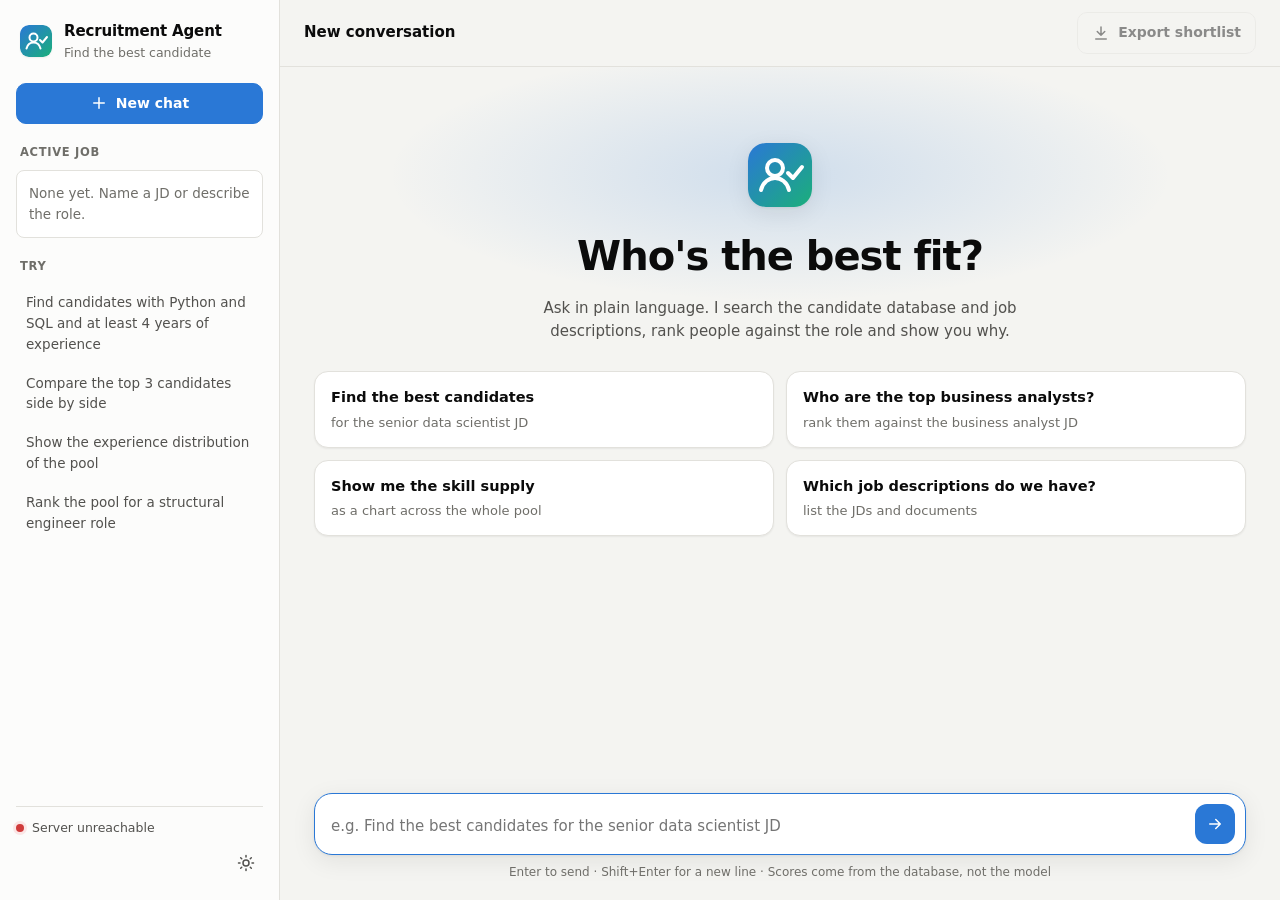
==== static/index.html @ 7981f601 "First working version: chat frontend, harmony-aware agent, tools and scoring - OpenAI-compatible LLM" ====
<!doctype html>
<html lang="en">
<head>
  <meta charset="utf-8">
  <meta name="viewport" content="width=device-width, initial-scale=1">
  <title>Recruitment Agent</title>
  <link rel="icon" href="/static/img/logo.svg" type="image/svg+xml">
  <link rel="stylesheet" href="/static/css/app.css">
  <script src="/static/js/theme-init.js"></script>
</head>
<body>
  <div class="app" id="app">
    <aside class="sidebar" id="sidebar" aria-label="Sidebar">
      <div class="brand">
        <img src="/static/img/logo.svg" alt="" class="brand-logo" width="32" height="32">
        <div>
          <div class="brand-name">Recruitment Agent</div>
          <div class="brand-sub" id="brand-sub">Find the best candidate</div>
        </div>
      </div>

      <button class="btn btn-primary btn-block" id="new-chat" type="button">
        <svg viewBox="0 0 24 24" class="icon" aria-hidden="true"><path d="M12 5v14M5 12h14"/></svg>
        New chat
      </button>

      <section class="side-section">
        <h2 class="side-title">Active job</h2>
        <div class="active-job" id="active-job">
          <span class="muted">None yet. Name a JD or describe the role.</span>
        </div>
      </section>

      <section class="side-section">
        <h2 class="side-title">Try</h2>
        <ul class="prompt-list" id="prompt-list"></ul>
      </section>

      <div class="side-footer">
        <div class="status" id="status" role="status" aria-live="polite">
          <span class="dot dot-unknown" id="status-dot"></span>
          <span id="status-text">Checking connection…</span>
        </div>
        <div class="side-meta">
          <span id="version"></span>
          <button class="icon-btn" id="theme-toggle" type="button" aria-label="Toggle dark mode" title="Toggle theme">
            <svg viewBox="0 0 24 24" class="icon icon-sun" aria-hidden="true"><circle cx="12" cy="12" r="4"/><path d="M12 2v2M12 20v2M4.9 4.9l1.4 1.4M17.7 17.7l1.4 1.4M2 12h2M20 12h2M4.9 19.1l1.4-1.4M17.7 6.3l1.4-1.4"/></svg>
            <svg viewBox="0 0 24 24" class="icon icon-moon" aria-hidden="true"><path d="M21 12.8A9 9 0 1 1 11.2 3a7 7 0 0 0 9.8 9.8z"/></svg>
          </button>
        </div>
      </div>
    </aside>

    <main class="main">
      <header class="topbar">
        <button class="icon-btn only-mobile" id="menu-btn" type="button" aria-label="Open menu">
          <svg viewBox="0 0 24 24" class="icon" aria-hidden="true"><path d="M4 7h16M4 12h16M4 17h16"/></svg>
        </button>
        <div class="topbar-title" id="topbar-title">New conversation</div>
        <div class="topbar-actions">
          <span class="env-badge" id="env-badge" hidden></span>
          <a class="btn btn-ghost" id="export-btn" href="#" aria-disabled="true" download>
            <svg viewBox="0 0 24 24" class="icon" aria-hidden="true"><path d="M12 4v11M7 10l5 5 5-5M5 20h14"/></svg>
            Export shortlist
          </a>
        </div>
      </header>

      <div class="scroller" id="scroller">
        <div class="thread" id="thread">
          <section class="hero" id="hero">
            <div class="hero-mark" aria-hidden="true"></div>
            <h1>Who's the best fit?</h1>
            <p class="hero-sub">Ask in plain language. I search the candidate database and job descriptions,
              rank people against the role and show you why.</p>
            <div class="suggestions" id="suggestions"></div>
          </section>
        </div>
      </div>

      <form class="composer" id="composer" autocomplete="off">
        <div class="composer-box">
          <label for="input" class="sr-only">Message</label>
          <textarea id="input" rows="1" placeholder="e.g. Find the best candidates for the senior data scientist JD"
                    maxlength="20000"></textarea>
          <button class="send-btn" id="send" type="submit" aria-label="Send">
            <svg viewBox="0 0 24 24" class="icon" aria-hidden="true"><path d="M5 12h14M13 6l6 6-6 6"/></svg>
          </button>
        </div>
        <div class="composer-hint">Enter to send · Shift+Enter for a new line · Scores come from the database, not the model</div>
      </form>
    </main>
  </div>

  <script src="/static/vendor/chart.js-4.4.7/chart.umd.js"></script>
  <script type="module" src="/static/js/app.js"></script>
</body>
</html>
---- static/css/app.css ----
/* Recruitment Agent: self-contained styles (no web fonts, no CDN). Colors are role tokens; dark mode is
   its own selected set (dataviz reference palette), applied for the OS setting and the manual toggle. */

:root {
  color-scheme: light;
  --bg: #f4f4f1;
  --surface-1: #fcfcfb;
  --surface-2: #ffffff;
  --surface-3: #efeeea;
  --border: #e2e1dc;
  --border-strong: #cfcdc6;
  --text-primary: #0b0b0b;
  --text-secondary: #52514e;
  --text-muted: #6f6e69;
  --accent: #2a78d6;
  --accent-strong: #1c5cab;
  --accent-soft: #e3eefb;
  --accent-contrast: #ffffff;
  --good: #0ca30c;
  --good-text: #006300;
  --good-soft: #e3f4e3;
  --critical: #d03b3b;
  --critical-soft: #fbe6e6;
  --warning: #fab219;
  --series-1: #2a78d6;
  --series-2: #eb6834;
  --series-3: #1baf7a;
  --grid: #e9e8e3;
  --shadow-sm: 0 1px 2px rgba(20, 20, 18, .06);
  --shadow-md: 0 6px 24px rgba(20, 20, 18, .08), 0 1px 3px rgba(20, 20, 18, .06);
  --hero-glow: radial-gradient(60% 60% at 50% 40%, rgba(42, 120, 214, .18), transparent 70%);
  --radius: 14px;
  --radius-sm: 8px;
  --font: "Segoe UI Variable Text", "Segoe UI", system-ui, -apple-system, "Helvetica Neue", Arial, sans-serif;
  --mono: "Cascadia Mono", Consolas, "SFMono-Regular", Menlo, monospace;
}

@media (prefers-color-scheme: dark) {
  :root:not([data-theme="light"]) {
    color-scheme: dark;
    --bg: #121211;
    --surface-1: #1a1a19;
    --surface-2: #222220;
    --surface-3: #2a2a28;
    --border: #2f2f2c;
    --border-strong: #42423e;
    --text-primary: #f0efec;
    --text-secondary: #c3c2b7;
    --text-muted: #9a998f;
    --accent: #3987e5;
    --accent-strong: #6da7ec;
    --accent-soft: #17283d;
    --accent-contrast: #ffffff;
    --good: #0ca30c;
    --good-text: #4cc94c;
    --good-soft: #142a14;
    --critical: #e66767;
    --critical-soft: #3a1c1c;
    --series-1: #3987e5;
    --series-2: #d95926;
    --series-3: #199e70;
    --grid: #2c2c29;
    --shadow-sm: 0 1px 2px rgba(0, 0, 0, .4);
    --shadow-md: 0 8px 28px rgba(0, 0, 0, .45), 0 1px 3px rgba(0, 0, 0, .4);
    --hero-glow: radial-gradient(60% 60% at 50% 40%, rgba(57, 135, 229, .22), transparent 70%);
  }
}

:root[data-theme="dark"] {
  color-scheme: dark;
  --bg: #121211;
  --surface-1: #1a1a19;
  --surface-2: #222220;
  --surface-3: #2a2a28;
  --border: #2f2f2c;
  --border-strong: #42423e;
  --text-primary: #f0efec;
  --text-secondary: #c3c2b7;
  --text-muted: #9a998f;
  --accent: #3987e5;
  --accent-strong: #6da7ec;
  --accent-soft: #17283d;
  --accent-contrast: #ffffff;
  --good: #0ca30c;
  --good-text: #4cc94c;
  --good-soft: #142a14;
  --critical: #e66767;
  --critical-soft: #3a1c1c;
  --series-1: #3987e5;
  --series-2: #d95926;
  --series-3: #199e70;
  --grid: #2c2c29;
  --shadow-sm: 0 1px 2px rgba(0, 0, 0, .4);
  --shadow-md: 0 8px 28px rgba(0, 0, 0, .45), 0 1px 3px rgba(0, 0, 0, .4);
  --hero-glow: radial-gradient(60% 60% at 50% 40%, rgba(57, 135, 229, .22), transparent 70%);
}

* { box-sizing: border-box; }
html, body { height: 100%; }
body {
  margin: 0;
  background: var(--bg);
  color: var(--text-primary);
  font: 15px/1.55 var(--font);
  -webkit-font-smoothing: antialiased;
}
button, input, textarea { font: inherit; color: inherit; }
.sr-only { position: absolute; width: 1px; height: 1px; overflow: hidden; clip: rect(0 0 0 0); white-space: nowrap; }
.muted { color: var(--text-muted); }
[hidden] { display: none !important; }

.icon { width: 18px; height: 18px; fill: none; stroke: currentColor; stroke-width: 2; stroke-linecap: round; stroke-linejoin: round; flex: none; }

/* ------------------------------------------------------------------ layout */
.app { display: grid; grid-template-columns: 280px 1fr; height: 100vh; height: 100dvh; }
.sidebar {
  display: flex; flex-direction: column; gap: 20px;
  padding: 20px 16px; background: var(--surface-1); border-right: 1px solid var(--border);
  overflow-y: auto;
}
.main { display: flex; flex-direction: column; min-width: 0; height: 100%; }

.brand { display: flex; align-items: center; gap: 12px; padding: 0 4px; }
.brand-logo { border-radius: 9px; box-shadow: var(--shadow-sm); }
.brand-name { font-weight: 650; letter-spacing: -.01em; }
.brand-sub { font-size: 12.5px; color: var(--text-muted); }

.side-section { display: flex; flex-direction: column; gap: 8px; }
.side-title { margin: 0 4px; font-size: 11.5px; font-weight: 600; letter-spacing: .06em; text-transform: uppercase; color: var(--text-muted); }
.active-job {
  padding: 12px; border: 1px solid var(--border); border-radius: var(--radius-sm); background: var(--surface-2);
  font-size: 13.5px;
}
.active-job strong { display: block; font-weight: 600; margin-bottom: 4px; }
.prompt-list { list-style: none; margin: 0; padding: 0; display: flex; flex-direction: column; gap: 2px; }
.prompt-list button {
  width: 100%; text-align: left; padding: 8px 10px; border: 0; border-radius: var(--radius-sm);
  background: transparent; color: var(--text-secondary); font-size: 13.5px; cursor: pointer;
}
.prompt-list button:hover { background: var(--surface-3); color: var(--text-primary); }

.side-footer { margin-top: auto; display: flex; flex-direction: column; gap: 10px; padding-top: 12px; border-top: 1px solid var(--border); }
.status { display: flex; align-items: flex-start; gap: 8px; font-size: 12.5px; color: var(--text-secondary); line-height: 1.4; }
.dot { width: 8px; height: 8px; border-radius: 50%; margin-top: 5px; flex: none; }
.dot-ok { background: var(--good); box-shadow: 0 0 0 3px var(--good-soft); }
.dot-bad { background: var(--critical); box-shadow: 0 0 0 3px var(--critical-soft); }
.dot-unknown { background: var(--border-strong); }
.side-meta { display: flex; align-items: center; justify-content: space-between; font-size: 12px; color: var(--text-muted); }

/* ------------------------------------------------------------------ buttons */
.btn {
  display: inline-flex; align-items: center; justify-content: center; gap: 8px;
  padding: 9px 14px; border-radius: 10px; border: 1px solid var(--border);
  background: var(--surface-2); color: var(--text-primary); font-weight: 550; font-size: 14px;
  cursor: pointer; text-decoration: none; transition: background .15s, border-color .15s, transform .05s;
}
.btn:hover { border-color: var(--border-strong); }
.btn:active { transform: translateY(1px); }
.btn-primary { background: var(--accent); border-color: var(--accent); color: var(--accent-contrast); }
.btn-primary:hover { background: var(--accent-strong); border-color: var(--accent-strong); }
.btn-ghost { background: transparent; }
.btn-block { width: 100%; }
.btn[aria-disabled="true"] { opacity: .45; pointer-events: none; }
.icon-btn {
  display: inline-grid; place-items: center; width: 34px; height: 34px; border-radius: 9px;
  border: 1px solid transparent; background: transparent; color: var(--text-secondary); cursor: pointer;
}
.icon-btn:hover { background: var(--surface-3); color: var(--text-primary); }
.icon-moon { display: none; }
:root[data-theme="dark"] .icon-sun { display: none; }
:root[data-theme="dark"] .icon-moon { display: block; }
@media (prefers-color-scheme: dark) {
  :root:not([data-theme="light"]) .icon-sun { display: none; }
  :root:not([data-theme="light"]) .icon-moon { display: block; }
}
:focus-visible { outline: 2px solid var(--accent); outline-offset: 2px; }

/* ------------------------------------------------------------------ top bar */
.topbar {
  display: flex; align-items: center; gap: 12px; padding: 12px 24px;
  border-bottom: 1px solid var(--border); background: color-mix(in srgb, var(--bg) 85%, transparent);
  backdrop-filter: blur(8px);
}
.topbar-title { font-weight: 600; flex: 1; min-width: 0; overflow: hidden; text-overflow: ellipsis; white-space: nowrap; }
.topbar-actions { display: flex; align-items: center; gap: 10px; }
.env-badge {
  font-size: 11.5px; font-weight: 600; letter-spacing: .04em; text-transform: uppercase;
  padding: 3px 8px; border-radius: 999px; background: var(--accent-soft); color: var(--accent-strong);
}
.only-mobile { display: none; }

/* ------------------------------------------------------------------ thread */
.scroller { flex: 1; overflow-y: auto; scroll-behavior: smooth; }
.thread { max-width: 980px; margin: 0 auto; padding: 28px 24px 40px; display: flex; flex-direction: column; gap: 28px; }

.hero { position: relative; text-align: center; padding: 48px 0 8px; }
.hero::before { content: ""; position: absolute; inset: -40px 0 auto; height: 300px; background: var(--hero-glow); pointer-events: none; z-index: -1; }
.hero-mark { width: 64px; height: 64px; margin: 0 auto 18px; border-radius: 18px; background: url("/static/img/logo.svg") center/cover; box-shadow: var(--shadow-md); }
.hero h1 { margin: 0 0 10px; font-size: clamp(28px, 4vw, 40px); letter-spacing: -.025em; font-weight: 700; }
.hero-sub { margin: 0 auto 28px; max-width: 560px; color: var(--text-secondary); }
.suggestions { display: grid; grid-template-columns: repeat(2, minmax(0, 1fr)); gap: 12px; text-align: left; }
.gallery { height: 100vh; }
.gallery-head { display: flex; align-items: center; justify-content: space-between; gap: 12px; }
.gallery-head h1 { margin: 0; font-size: 24px; display: flex; align-items: center; gap: 10px; }
.suggestion {
  text-align: left; align-items: flex-start;
  padding: 14px 16px; border: 1px solid var(--border); border-radius: var(--radius); background: var(--surface-2);
  cursor: pointer; box-shadow: var(--shadow-sm); transition: transform .15s, box-shadow .15s, border-color .15s;
  display: flex; flex-direction: column; gap: 4px; color: var(--text-primary);
}
.suggestion:hover { transform: translateY(-2px); box-shadow: var(--shadow-md); border-color: var(--border-strong); }
.suggestion b { font-weight: 600; font-size: 14.5px; }
.suggestion span { font-size: 13px; color: var(--text-muted); }

.msg { display: flex; gap: 14px; animation: rise .28s ease-out both; }
.msg-user { justify-content: flex-end; }
.msg-user .bubble {
  max-width: 78%; padding: 11px 16px; border-radius: 18px 18px 4px 18px;
  background: var(--accent); color: var(--accent-contrast); white-space: pre-wrap; word-wrap: break-word;
  box-shadow: var(--shadow-sm);
}
.avatar {
  width: 32px; height: 32px; border-radius: 10px; flex: none; margin-top: 2px;
  background: url("/static/img/logo.svg") center/cover; box-shadow: var(--shadow-sm);
}
.msg-body { flex: 1; min-width: 0; display: flex; flex-direction: column; gap: 12px; }

.thinking { display: inline-flex; align-items: center; gap: 8px; font-size: 13px; color: var(--text-muted); }
.thinking .pulse { width: 8px; height: 8px; border-radius: 50%; background: var(--accent); animation: pulse 1.1s ease-in-out infinite; }
.thinking.done .pulse { animation: none; background: var(--border-strong); }

.preamble { font-size: 13.5px; color: var(--text-secondary); font-style: italic; display: flex; gap: 8px; }
.preamble::before { content: ""; width: 3px; border-radius: 3px; background: var(--border-strong); flex: none; }

.tools { display: flex; flex-wrap: wrap; gap: 6px; }
.tool-chip {
  display: inline-flex; align-items: center; gap: 7px; padding: 4px 10px 4px 8px; border-radius: 999px;
  border: 1px solid var(--border); background: var(--surface-2); font-size: 12.5px; color: var(--text-secondary);
}
.tool-chip .spin { width: 12px; height: 12px; border-radius: 50%; border: 2px solid var(--border-strong); border-top-color: var(--accent); animation: spin .8s linear infinite; }
.tool-chip.ok .spin, .tool-chip.err .spin { display: none; }
.tool-chip .state { display: none; font-weight: 700; }
.tool-chip.ok .state { display: inline; color: var(--good-text); }
.tool-chip.err { border-color: var(--critical); }
.tool-chip.err .state { display: inline; color: var(--critical); }
.tool-chip .summary { color: var(--text-muted); }

.notice { font-size: 13px; padding: 8px 12px; border-radius: var(--radius-sm); background: var(--surface-3); color: var(--text-secondary); }
.error-box { font-size: 14px; padding: 12px 14px; border-radius: var(--radius-sm); background: var(--critical-soft); color: var(--text-primary); border: 1px solid var(--critical); }

/* markdown */
.md { overflow-wrap: anywhere; }
.md > :first-child { margin-top: 0; }
.md > :last-child { margin-bottom: 0; }
.md p { margin: 0 0 10px; }
.md ul, .md ol { margin: 0 0 10px; padding-left: 22px; }
.md li { margin: 3px 0; }
.md h3, .md h4 { margin: 14px 0 6px; font-size: 15.5px; }
.md code { font-family: var(--mono); font-size: 13px; padding: 1px 5px; border-radius: 5px; background: var(--surface-3); }
.md.streaming > :last-child::after { content: "▍"; color: var(--accent); animation: blink 1s steps(2) infinite; margin-left: 2px; }

/* ------------------------------------------------------------------ blocks */
.block {
  border: 1px solid var(--border); border-radius: var(--radius); background: var(--surface-1);
  box-shadow: var(--shadow-sm); overflow: hidden; animation: rise .35s ease-out both;
}
.block-head { display: flex; align-items: center; gap: 10px; padding: 12px 16px; border-bottom: 1px solid var(--border); }
.block-title { font-weight: 600; flex: 1; min-width: 0; }
.block-kind { font-size: 11px; font-weight: 600; letter-spacing: .05em; text-transform: uppercase; color: var(--text-muted); }
.block-body { padding: 14px 16px; }
.block-body.flush { padding: 0; }
.block-actions { display: flex; flex-wrap: wrap; gap: 8px; padding: 10px 16px 14px; }
.action-chip {
  padding: 6px 12px; border-radius: 999px; border: 1px solid var(--border); background: var(--surface-2);
  font-size: 13px; cursor: pointer; color: var(--text-primary);
}
.action-chip:hover { border-color: var(--accent); color: var(--accent-strong); }
.seg-toggle { display: inline-flex; border: 1px solid var(--border); border-radius: 8px; overflow: hidden; }
.seg-toggle button { border: 0; background: transparent; padding: 3px 10px; font-size: 12px; cursor: pointer; color: var(--text-secondary); }
.seg-toggle button[aria-pressed="true"] { background: var(--surface-3); color: var(--text-primary); font-weight: 600; }

/* score ring */
.ring { --p: 0; --c: var(--accent); width: 46px; height: 46px; border-radius: 50%; flex: none; display: grid; place-items: center;
  background: conic-gradient(var(--c) calc(var(--p) * 1%), var(--surface-3) 0); }
.ring span { width: 36px; height: 36px; border-radius: 50%; background: var(--surface-1); display: grid; place-items: center;
  font-weight: 700; font-size: 13px; font-variant-numeric: tabular-nums; }
.ring.lg { width: 72px; height: 72px; }
.ring.lg span { width: 58px; height: 58px; font-size: 19px; }
.band { font-size: 11.5px; font-weight: 600; text-transform: capitalize; color: var(--text-secondary); }

/* skill chips */
.chips { display: flex; flex-wrap: wrap; gap: 5px; }
.chip { font-size: 12px; padding: 2px 8px; border-radius: 999px; border: 1px solid var(--border); background: var(--surface-2); color: var(--text-secondary); white-space: nowrap; }
.chip.hit { border-color: transparent; background: var(--good-soft); color: var(--good-text); font-weight: 600; }
.chip.hit::before { content: "✓ "; }
.chip.miss { border-style: dashed; color: var(--text-muted); }
.chip.miss::before { content: "✕ "; }
.chip.flag { border-color: var(--critical); color: var(--critical); }

/* mini bars (criterion breakdown) */
.minibars { display: grid; grid-template-columns: repeat(5, 1fr); gap: 4px; min-width: 120px; }
.minibar { height: 24px; border-radius: 4px; background: var(--surface-3); position: relative; overflow: hidden; }
.minibar i { position: absolute; left: 0; right: 0; bottom: 0; background: var(--accent); border-radius: 4px 4px 0 0; }
.bar-row { display: grid; grid-template-columns: 120px 1fr 44px; align-items: center; gap: 10px; font-size: 13px; }
.bar-track { height: 8px; border-radius: 999px; background: var(--surface-3); overflow: hidden; }
.bar-track i { display: block; height: 100%; border-radius: 999px; background: var(--accent); }
.bar-row .val { text-align: right; font-variant-numeric: tabular-nums; color: var(--text-secondary); }

/* ranked table */
.rtable { width: 100%; border-collapse: collapse; font-size: 14px; }
.rtable th { text-align: left; font-size: 11.5px; font-weight: 600; letter-spacing: .04em; text-transform: uppercase; color: var(--text-muted); padding: 10px 12px; border-bottom: 1px solid var(--border); background: var(--surface-1); }
.rtable td { padding: 12px; border-bottom: 1px solid var(--border); vertical-align: middle; }
.rtable tr:last-child td { border-bottom: 0; }
.rtable tbody tr { cursor: pointer; transition: background .12s; }
.rtable tbody tr:hover { background: var(--surface-2); }
.rank { width: 28px; height: 28px; border-radius: 8px; display: grid; place-items: center; font-weight: 700; font-size: 13px; background: var(--surface-3); color: var(--text-secondary); }
.rank.r1 { background: var(--accent); color: var(--accent-contrast); }
.who b { display: block; font-weight: 600; }
.who small { color: var(--text-muted); font-size: 12.5px; }
.score-cell { display: flex; align-items: center; gap: 10px; }

/* cards */
.cards { display: grid; grid-template-columns: repeat(auto-fill, minmax(250px, 1fr)); gap: 12px; }
.card { border: 1px solid var(--border); border-radius: 12px; padding: 14px; background: var(--surface-2); display: flex; flex-direction: column; gap: 10px; transition: transform .15s, box-shadow .15s; }
.card:hover { transform: translateY(-2px); box-shadow: var(--shadow-md); }
.card-top { display: flex; gap: 12px; align-items: center; }
.initials { width: 44px; height: 44px; border-radius: 12px; display: grid; place-items: center; font-weight: 700; color: #fff; background: linear-gradient(135deg, var(--series-1), var(--series-3)); flex: none; }
.card-name { font-weight: 650; }
.card-sub { font-size: 12.5px; color: var(--text-muted); }
.card-meta { display: flex; flex-wrap: wrap; gap: 6px 14px; font-size: 12.5px; color: var(--text-secondary); }
.card-summary { font-size: 13px; color: var(--text-secondary); margin: 0; }
.card .btn { margin-top: auto; padding: 6px 10px; font-size: 13px; }

/* profile */
.profile-head { display: flex; gap: 16px; align-items: center; margin-bottom: 14px; }
.profile-head h3 { margin: 0; font-size: 19px; letter-spacing: -.01em; }
.profile-grid { display: grid; grid-template-columns: 1fr 1fr; gap: 18px; }
.profile-grid h4 { margin: 0 0 8px; font-size: 12px; letter-spacing: .05em; text-transform: uppercase; color: var(--text-muted); }
.timeline { list-style: none; margin: 0; padding: 0 0 0 14px; border-left: 2px solid var(--border); display: flex; flex-direction: column; gap: 10px; }
.timeline li { position: relative; font-size: 13.5px; }
.timeline li::before { content: ""; position: absolute; left: -20px; top: 6px; width: 10px; height: 10px; border-radius: 50%; background: var(--surface-1); border: 2px solid var(--accent); }
.timeline small { color: var(--text-muted); display: block; }
.plain-list { margin: 0; padding-left: 18px; font-size: 13.5px; }

/* comparison matrix */
.matrix { width: 100%; border-collapse: collapse; font-size: 13.5px; }
.matrix th, .matrix td { padding: 10px 12px; border-bottom: 1px solid var(--border); text-align: left; }
.matrix thead th { font-weight: 600; }
.matrix tbody th { font-weight: 500; color: var(--text-secondary); white-space: nowrap; }
.matrix td.best { font-weight: 700; }
.matrix td.best .bar-track i { background: var(--good); }
.cell-val { display: flex; align-items: center; gap: 8px; }
.cell-val .bar-track { flex: 1; min-width: 50px; }
.cell-val span { width: 36px; text-align: right; font-variant-numeric: tabular-nums; }

/* chart */
.chart-wrap { position: relative; height: 320px; }
.chart-wrap.short { height: 240px; }
.data-table { width: 100%; border-collapse: collapse; font-size: 13px; }
.data-table th, .data-table td { padding: 6px 10px; border-bottom: 1px solid var(--border); text-align: left; }
.data-table td.num, .data-table th.num { text-align: right; font-variant-numeric: tabular-nums; }
.legend { display: flex; flex-wrap: wrap; gap: 14px; font-size: 13px; color: var(--text-secondary); margin-bottom: 8px; }
.legend i { display: inline-block; width: 10px; height: 10px; border-radius: 3px; margin-right: 6px; vertical-align: -1px; }

/* JD card */
.jd-grid { display: grid; grid-template-columns: repeat(3, minmax(0, 1fr)); gap: 12px; margin-bottom: 14px; }
.jd-fact { padding: 10px 12px; border-radius: 10px; background: var(--surface-2); border: 1px solid var(--border); }
.jd-fact small { display: block; font-size: 11.5px; text-transform: uppercase; letter-spacing: .05em; color: var(--text-muted); }
.jd-fact b { font-size: 17px; }
.jd-section { margin-bottom: 12px; }
.jd-section h4 { margin: 0 0 6px; font-size: 12px; letter-spacing: .05em; text-transform: uppercase; color: var(--text-muted); }

/* docs */
.doc-list { list-style: none; margin: 0; padding: 0; }
.doc-list li { display: flex; align-items: center; gap: 12px; padding: 10px 4px; border-bottom: 1px solid var(--border); }
.doc-list li:last-child { border-bottom: 0; }
.doc-icon { width: 34px; height: 34px; border-radius: 9px; display: grid; place-items: center; background: var(--accent-soft); color: var(--accent-strong); flex: none; }
.doc-list .grow { flex: 1; min-width: 0; }
.doc-type { font-size: 11.5px; color: var(--text-muted); text-transform: uppercase; letter-spacing: .04em; }

/* KPIs */
.kpis { display: grid; grid-template-columns: repeat(auto-fit, minmax(150px, 1fr)); gap: 12px; }
.kpi { padding: 14px; border-radius: 12px; background: var(--surface-2); border: 1px solid var(--border); }
.kpi small { display: block; font-size: 12px; color: var(--text-muted); }
.kpi b { font-size: 26px; font-weight: 700; letter-spacing: -.02em; font-variant-numeric: tabular-nums; }

/* ------------------------------------------------------------------ composer */
.composer { padding: 12px 24px 18px; }
.composer-box {
  max-width: 932px; margin: 0 auto; display: flex; align-items: flex-end; gap: 10px;
  padding: 10px 10px 10px 16px; border: 1px solid var(--border-strong); border-radius: 18px;
  background: var(--surface-2); box-shadow: var(--shadow-md);
}
.composer-box:focus-within { border-color: var(--accent); }
.composer textarea {
  flex: 1; border: 0; outline: 0; resize: none; background: transparent; max-height: 220px;
  padding: 7px 0; line-height: 1.5;
}
.send-btn { width: 40px; height: 40px; border-radius: 12px; border: 0; background: var(--accent); color: var(--accent-contrast); display: grid; place-items: center; cursor: pointer; flex: none; }
.send-btn:hover { background: var(--accent-strong); }
.send-btn:disabled { opacity: .4; cursor: default; }
.composer-hint { max-width: 932px; margin: 8px auto 0; font-size: 12px; color: var(--text-muted); text-align: center; }

/* ------------------------------------------------------------------ motion */
@keyframes rise { from { opacity: 0; transform: translateY(6px); } to { opacity: 1; transform: none; } }
@keyframes pulse { 0%, 100% { transform: scale(.7); opacity: .5; } 50% { transform: scale(1); opacity: 1; } }
@keyframes spin { to { transform: rotate(360deg); } }
@keyframes blink { 50% { opacity: 0; } }
@media (prefers-reduced-motion: reduce) {
  *, *::before, *::after { animation: none !important; transition: none !important; scroll-behavior: auto !important; }
}

/* ------------------------------------------------------------------ responsive */
@media (max-width: 860px) {
  .app { grid-template-columns: 1fr; }
  .sidebar { position: fixed; inset: 0 auto 0 0; width: 280px; z-index: 20; transform: translateX(-100%); transition: transform .2s; box-shadow: var(--shadow-md); }
  .app.menu-open .sidebar { transform: none; }
  .only-mobile { display: inline-grid; }
  .topbar { padding: 10px 16px; }
  .thread { padding: 20px 16px 32px; }
  .composer { padding: 10px 16px 14px; }
  .suggestions { grid-template-columns: 1fr; }
  .profile-grid, .jd-grid { grid-template-columns: 1fr; }
  #export-btn .label-long { display: none; }
}
@media (max-width: 720px) {
  .rtable thead { display: none; }
  .rtable, .rtable tbody, .rtable tr, .rtable td { display: block; width: 100%; }
  .rtable tr { padding: 10px 12px; border-bottom: 1px solid var(--border); }
  .rtable td { padding: 4px 0; border: 0; }
  .msg-user .bubble { max-width: 90%; }
}
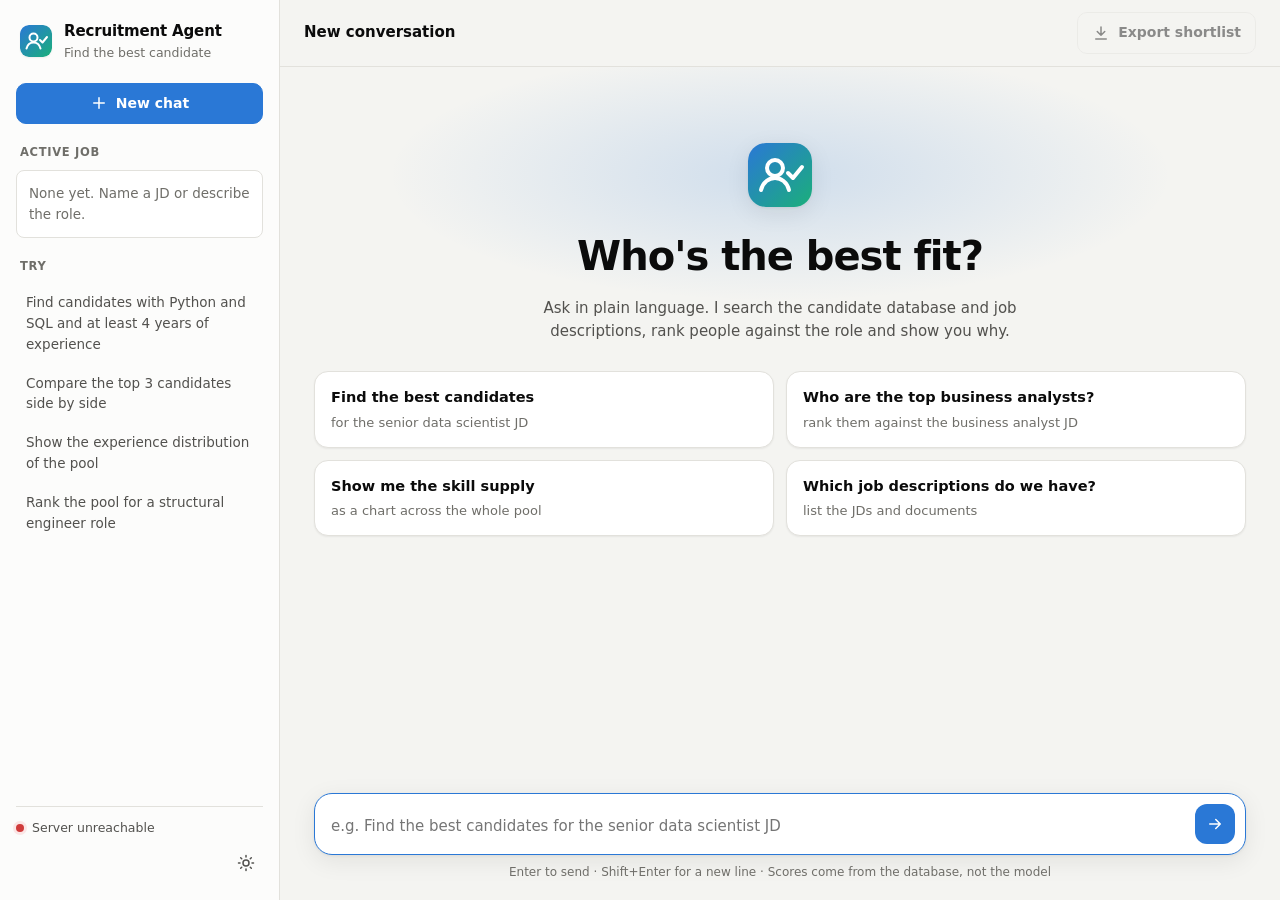
==== commit 8d01b9a8: "Server schema: T_IIR_ARIF_* tables, data dictionary, status mapping, dev seed - Repository queries a" ====
--- a/static/index.html
+++ b/static/index.html
@@ -81,7 +81,7 @@
       <form class="composer" id="composer" autocomplete="off">
         <div class="composer-box">
           <label for="input" class="sr-only">Message</label>
-          <textarea id="input" rows="1" placeholder="e.g. Find the best candidates for the senior data scientist JD"
+          <textarea id="input" dir="auto" rows="1" placeholder="e.g. Find the best candidates for the senior data scientist JD"
                     maxlength="20000"></textarea>
           <button class="send-btn" id="send" type="submit" aria-label="Send">
             <svg viewBox="0 0 24 24" class="icon" aria-hidden="true"><path d="M5 12h14M13 6l6 6-6 6"/></svg>
--- a/static/css/app.css
+++ b/static/css/app.css
@@ -363,7 +363,7 @@
 .legend i { display: inline-block; width: 10px; height: 10px; border-radius: 3px; margin-right: 6px; vertical-align: -1px; }
 
 /* JD card */
-.jd-grid { display: grid; grid-template-columns: repeat(3, minmax(0, 1fr)); gap: 12px; margin-bottom: 14px; }
+.jd-grid { display: grid; grid-template-columns: repeat(auto-fit, minmax(150px, 1fr)); gap: 12px; margin-bottom: 14px; }
 .jd-fact { padding: 10px 12px; border-radius: 10px; background: var(--surface-2); border: 1px solid var(--border); }
 .jd-fact small { display: block; font-size: 11.5px; text-transform: uppercase; letter-spacing: .05em; color: var(--text-muted); }
 .jd-fact b { font-size: 17px; }
@@ -430,3 +430,8 @@
   .rtable td { padding: 4px 0; border: 0; }
   .msg-user .bubble { max-width: 90%; }
 }
+
+/* Mixed Arabic/Latin: dir="auto" keeps the character order right; names and short labels stay aligned
+   with the (LTR) layout, while longer Arabic paragraphs (summaries, chat text) align to the right. */
+.who [dir], .card-name, .card-sub, .profile-head h3, .profile-head .card-sub, .matrix th[dir], .timeline [dir],
+.card-meta [dir] { text-align: left; }
